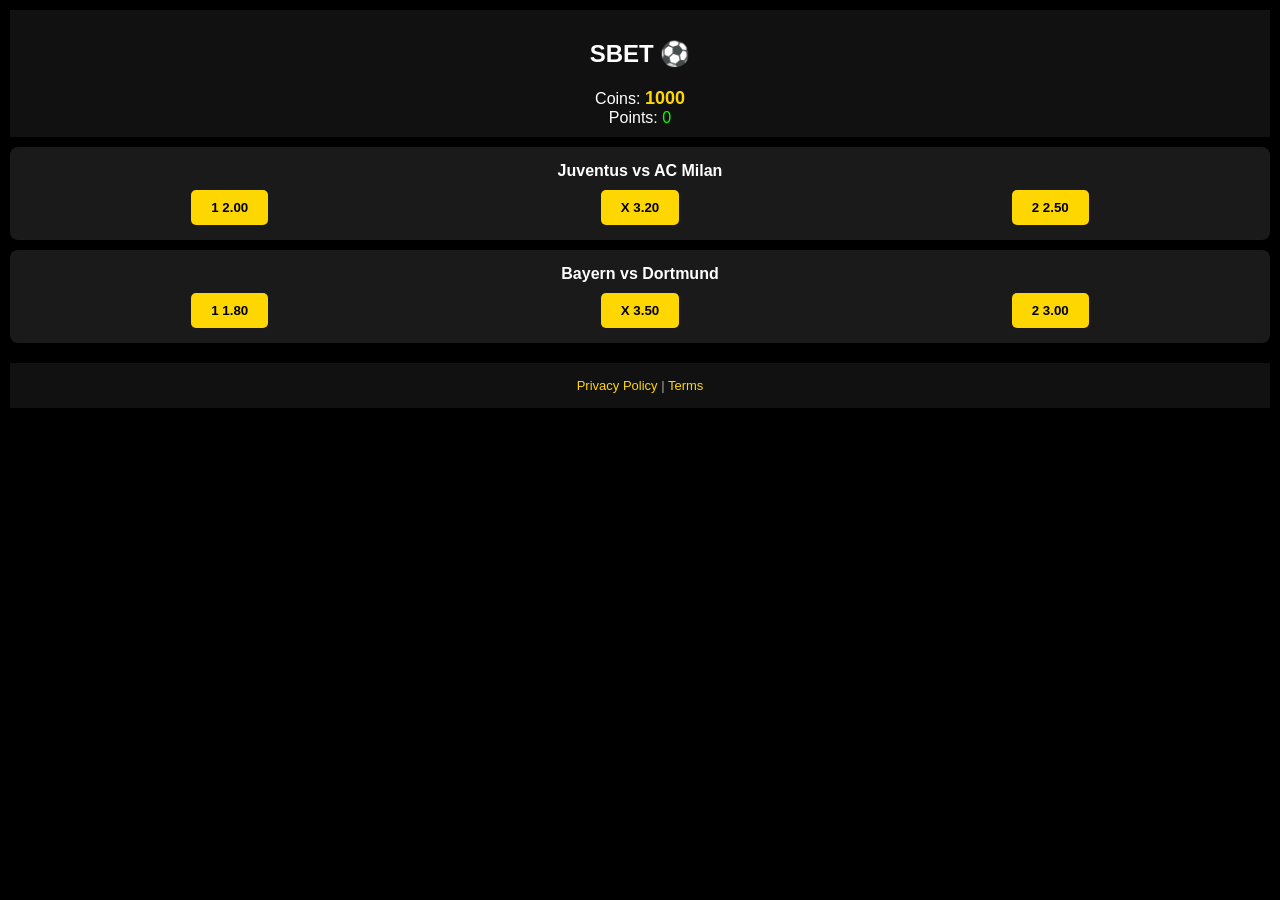
==== index.html @ 5c9838d7 "Update index.html" ====
<!DOCTYPE html>
<html>
<head>
<title>SBET - Football Predictions</title>
<meta name="viewport" content="width=device-width, initial-scale=1.0">
<style>
body { background:#000; color:#fff; font-family:Arial; margin:0; padding:10px; }
.header { text-align:center; padding:10px; background:#111; }
.wallet { color:#FFD700; font-size:18px; font-weight:bold; }
.points { color:#00FF00; }
.match { background:#1a1a1a; margin:10px 0; padding:15px; border-radius:8px; }
.teams { font-size:16px; font-weight:bold; text-align:center; }
.buttons { display:flex; justify-content:space-around; margin-top:10px; }
.btn { background:#FFD700; color:#000; padding:10px 20px; border:none; border-radius:5px; font-weight:bold; cursor:pointer; }
.btn:hover { background:#FFA500; }
.footer { text-align:center; padding:15px; font-size:13px; background:#111; color:#aaa; margin-top:20px; }
.footer a { color:#FFD700; text-decoration:none; }
</style>
</head>
<body>

<div class="header">
  <h2>SBET ⚽</h2>
  <div>Coins: <span class="wallet" id="wallet">1000</span></div>
  <div>Points: <span class="points" id="points">0</span></div>
</div>

<div class="match">
  <div class="teams">Juventus vs AC Milan</div>
  <div class="buttons">
    <button class="btn" onclick="placePrediction('Juventus vs AC Milan', '1')">1 2.00</button>
    <button class="btn" onclick="placePrediction('Juventus vs AC Milan', 'X')">X 3.20</button>
    <button class="btn" onclick="placePrediction('Juventus vs AC Milan', '2')">2 2.50</button>
  </div>
</div>

<div class="match">
  <div class="teams">Bayern vs Dortmund</div>
  <div class="buttons">
    <button class="btn" onclick="placePrediction('Bayern vs Dortmund', '1')">1 1.80</button>
    <button class="btn" onclick="placePrediction('Bayern vs Dortmund', 'X')">X 3.50</button>
    <button class="btn" onclick="placePrediction('Bayern vs Dortmund', '2')">2 3.00</button>
  </div>
</div>

<div class="footer">
<a href="privacy.html">Privacy Policy</a> | <a href="terms.html">Terms</a>
</div>

<script>
let wallet = 1000;
let points = 0;

function updateWallet() {
  document.getElementById('wallet').innerText = wallet;
  document.getElementById('points').innerText = points;
}

function placePrediction(match, choice) {
  let betAmount = prompt("How many coins do you want to bet on " + match + "?\n\nYour coins: " + wallet, "100");
  
  betAmount = parseInt(betAmount);
  
  if(isNaN(betAmount) || betAmount <= 0) {
    alert("Enter a valid coin amount!");
    return;
  }
  
  if(betAmount > wallet) {
    alert("Not enough coins! You have: " + wallet);
    return;
  }
  
  wallet -= betAmount;
  points += Math.floor(betAmount / 10); // 10 points for every 100 coins
  
  alert("Prediction Placed! -" + betAmount + " Coins\n+" + Math.floor(betAmount / 10) + " Points");
  updateWallet();
}

updateWallet();
</script>

</body>
</html>
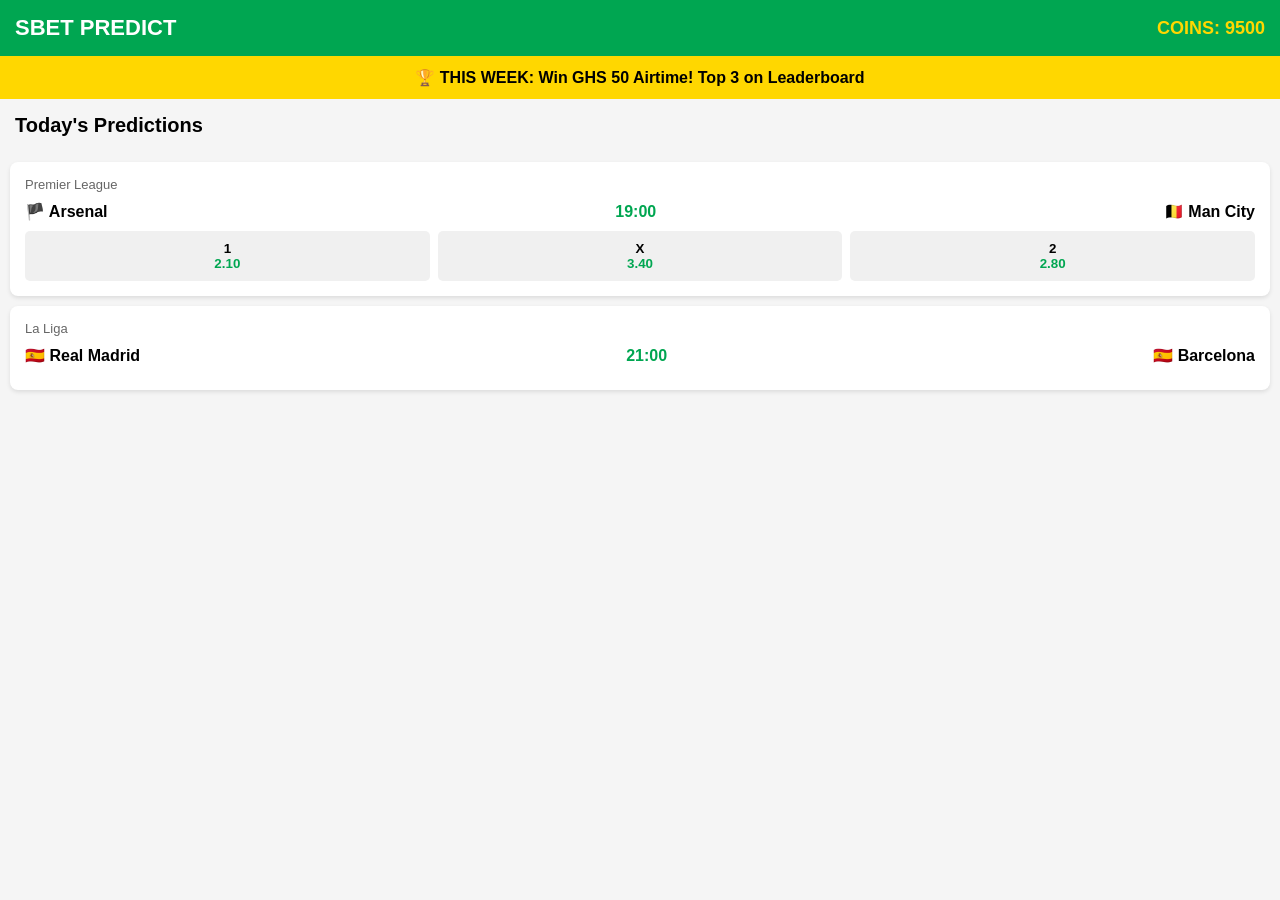
==== commit d39ac47a: "Update index.html" ====
--- a/index.html
+++ b/index.html
@@ -1,85 +1,60 @@
 <!DOCTYPE html>
 <html>
 <head>
-<title>SBET - Football Predictions</title>
+<title>SBET PREDICT</title>
 <meta name="viewport" content="width=device-width, initial-scale=1.0">
 <style>
-body { background:#000; color:#fff; font-family:Arial; margin:0; padding:10px; }
-.header { text-align:center; padding:10px; background:#111; }
-.wallet { color:#FFD700; font-size:18px; font-weight:bold; }
-.points { color:#00FF00; }
-.match { background:#1a1a1a; margin:10px 0; padding:15px; border-radius:8px; }
-.teams { font-size:16px; font-weight:bold; text-align:center; }
-.buttons { display:flex; justify-content:space-around; margin-top:10px; }
-.btn { background:#FFD700; color:#000; padding:10px 20px; border:none; border-radius:5px; font-weight:bold; cursor:pointer; }
-.btn:hover { background:#FFA500; }
-.footer { text-align:center; padding:15px; font-size:13px; background:#111; color:#aaa; margin-top:20px; }
-.footer a { color:#FFD700; text-decoration:none; }
+body { background:#f5f5f5; color:#000; font-family:Arial; margin:0; padding:0; }
+.header { background:#00a651; color:#fff; padding:15px; display:flex; justify-content:space-between; align-items:center; }
+.header h1 { margin:0; font-size:22px; }
+.coins { color:#FFD700; font-weight:bold; font-size:18px; }
+.banner { background:#FFD700; color:#000; text-align:center; padding:12px; font-weight:bold; }
+.title { padding:15px; font-size:20px; font-weight:bold; }
+.match { background:#fff; margin:10px; padding:15px; border-radius:8px; box-shadow:0 2px 4px rgba(0,0,0,0.1); }
+.league { font-size:13px; color:#666; }
+.teams { display:flex; justify-content:space-between; align-items:center; margin:10px 0; font-weight:bold; }
+.time { color:#00a651; }
+.buttons { display:flex; gap:8px; }
+.btn { flex:1; background:#f0f0f0; border:none; padding:10px; border-radius:5px; text-align:center; cursor:pointer; }
+.btn b { display:block; color:#000; }
+.btn span { color:#00a651; font-weight:bold; }
+.footer { position:fixed; bottom:0; width:100%; background:#fff; display:flex; justify-content:space-around; padding:10px 0; border-top:1px solid #ddd; }
+.footer div { text-align:center; font-size:12px; }
+.footer-links { text-align:center; padding:80px 10px 10px; font-size:13px; }
+.footer-links a { color:#00a651; text-decoration:none; }
 </style>
 </head>
 <body>
 
 <div class="header">
-  <h2>SBET ⚽</h2>
-  <div>Coins: <span class="wallet" id="wallet">1000</span></div>
-  <div>Points: <span class="points" id="points">0</span></div>
+  <h1>SBET PREDICT</h1>
+  <div class="coins">COINS: <span id="wallet">9500</span></div>
 </div>
 
+<div class="banner">
+🏆 THIS WEEK: Win GHS 50 Airtime! Top 3 on Leaderboard
+</div>
+
+<div class="title">Today's Predictions</div>
+
 <div class="match">
-  <div class="teams">Juventus vs AC Milan</div>
+  <div class="league">Premier League</div>
+  <div class="teams">
+    <span>🏴 Arsenal</span>
+    <span class="time">19:00</span>
+    <span>🇧🇪 Man City</span>
+  </div>
   <div class="buttons">
-    <button class="btn" onclick="placePrediction('Juventus vs AC Milan', '1')">1 2.00</button>
-    <button class="btn" onclick="placePrediction('Juventus vs AC Milan', 'X')">X 3.20</button>
-    <button class="btn" onclick="placePrediction('Juventus vs AC Milan', '2')">2 2.50</button>
+    <button class="btn" onclick="placePrediction('Arsenal vs Man City','1')"><b>1</b><span>2.10</span></button>
+    <button class="btn" onclick="placePrediction('Arsenal vs Man City','X')"><b>X</b><span>3.40</span></button>
+    <button class="btn" onclick="placePrediction('Arsenal vs Man City','2')"><b>2</b><span>2.80</span></button>
   </div>
 </div>
 
 <div class="match">
-  <div class="teams">Bayern vs Dortmund</div>
-  <div class="buttons">
-    <button class="btn" onclick="placePrediction('Bayern vs Dortmund', '1')">1 1.80</button>
-    <button class="btn" onclick="placePrediction('Bayern vs Dortmund', 'X')">X 3.50</button>
-    <button class="btn" onclick="placePrediction('Bayern vs Dortmund', '2')">2 3.00</button>
-  </div>
-</div>
-
-<div class="footer">
-<a href="privacy.html">Privacy Policy</a> | <a href="terms.html">Terms</a>
-</div>
-
-<script>
-let wallet = 1000;
-let points = 0;
-
-function updateWallet() {
-  document.getElementById('wallet').innerText = wallet;
-  document.getElementById('points').innerText = points;
-}
-
-function placePrediction(match, choice) {
-  let betAmount = prompt("How many coins do you want to bet on " + match + "?\n\nYour coins: " + wallet, "100");
-  
-  betAmount = parseInt(betAmount);
-  
-  if(isNaN(betAmount) || betAmount <= 0) {
-    alert("Enter a valid coin amount!");
-    return;
-  }
-  
-  if(betAmount > wallet) {
-    alert("Not enough coins! You have: " + wallet);
-    return;
-  }
-  
-  wallet -= betAmount;
-  points += Math.floor(betAmount / 10); // 10 points for every 100 coins
-  
-  alert("Prediction Placed! -" + betAmount + " Coins\n+" + Math.floor(betAmount / 10) + " Points");
-  updateWallet();
-}
-
-updateWallet();
-</script>
-
-</body>
-</html>
+  <div class="league">La Liga</div>
+  <div class="teams">
+    <span>🇪🇸 Real Madrid</span>
+    <span class="time">21:00</span>
+    <span>🇪🇸 Barcelona</span>
+  </
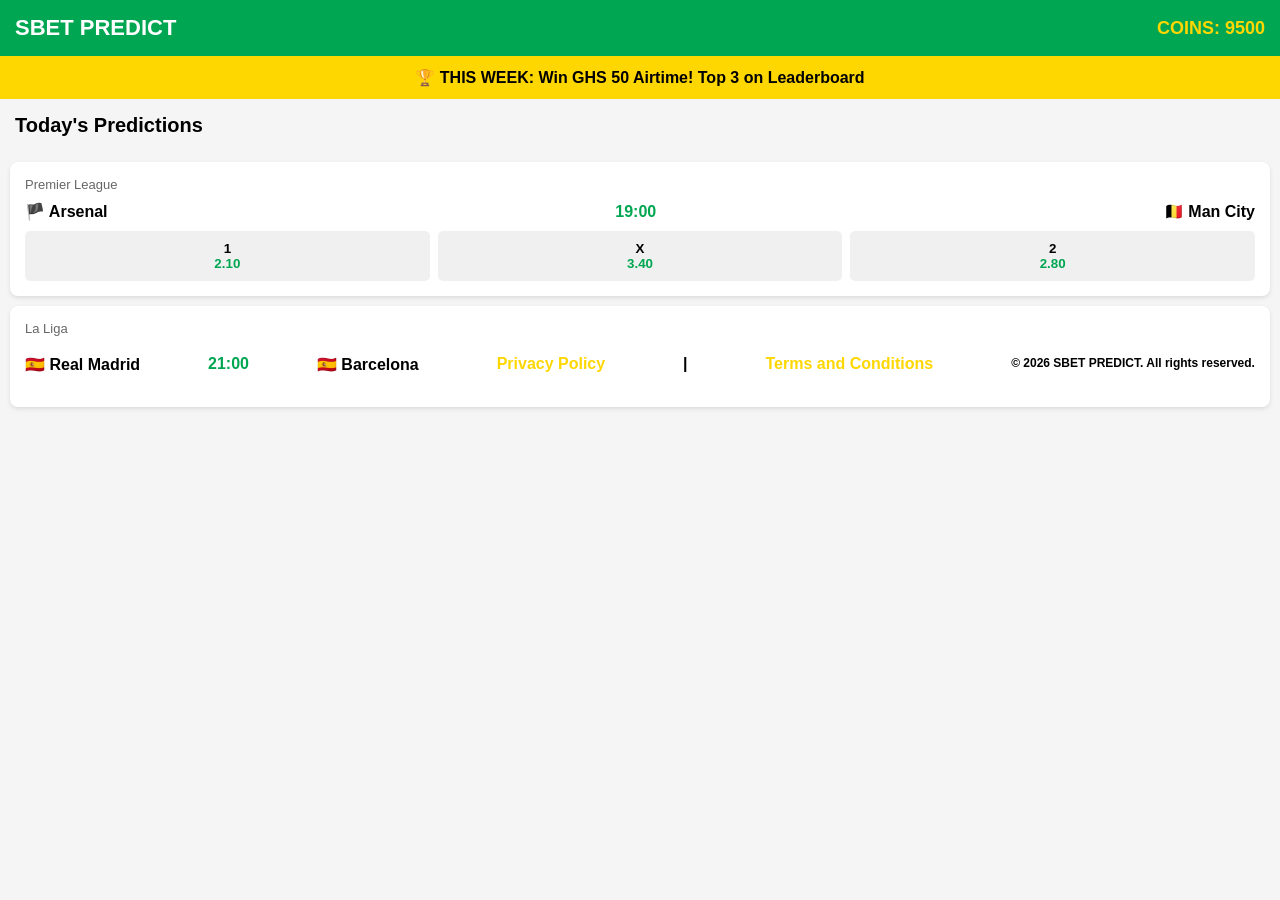
==== commit 1b69518a: "Update index.html" ====
--- a/index.html
+++ b/index.html
@@ -1,7 +1,8 @@
 <!DOCTYPE html>
 <html>
 <head>
-<title>SBET PREDICT</title>
+<script async src="https://pagead2.googlesyndication.com/pagead/js/adsbygoogle.js?client=ca-pub-1013888207505538"
+     crossorigin="anonymous"></script>
 <meta name="viewport" content="width=device-width, initial-scale=1.0">
 <style>
 body { background:#f5f5f5; color:#000; font-family:Arial; margin:0; padding:0; }
@@ -58,3 +59,14 @@
     <span class="time">21:00</span>
     <span>🇪🇸 Barcelona</span>
   </
+... your last div or content ...
+
+<footer style="text-align:center; padding:20px; background:#111; color:#fff; margin-top:20px;">
+  <a href="privacy.html" style="color:#FFD700; margin:0 10px; text-decoration:none;">Privacy Policy</a>
+  |
+  <a href="terms.html" style="color:#FFD700; margin:0 10px; text-decoration:none;">Terms and Conditions</a>
+  <p style="margin-top:10px; font-size:12px;">© 2026 SBET PREDICT. All rights reserved.</p>
+</footer>
+
+</body>
+</html>
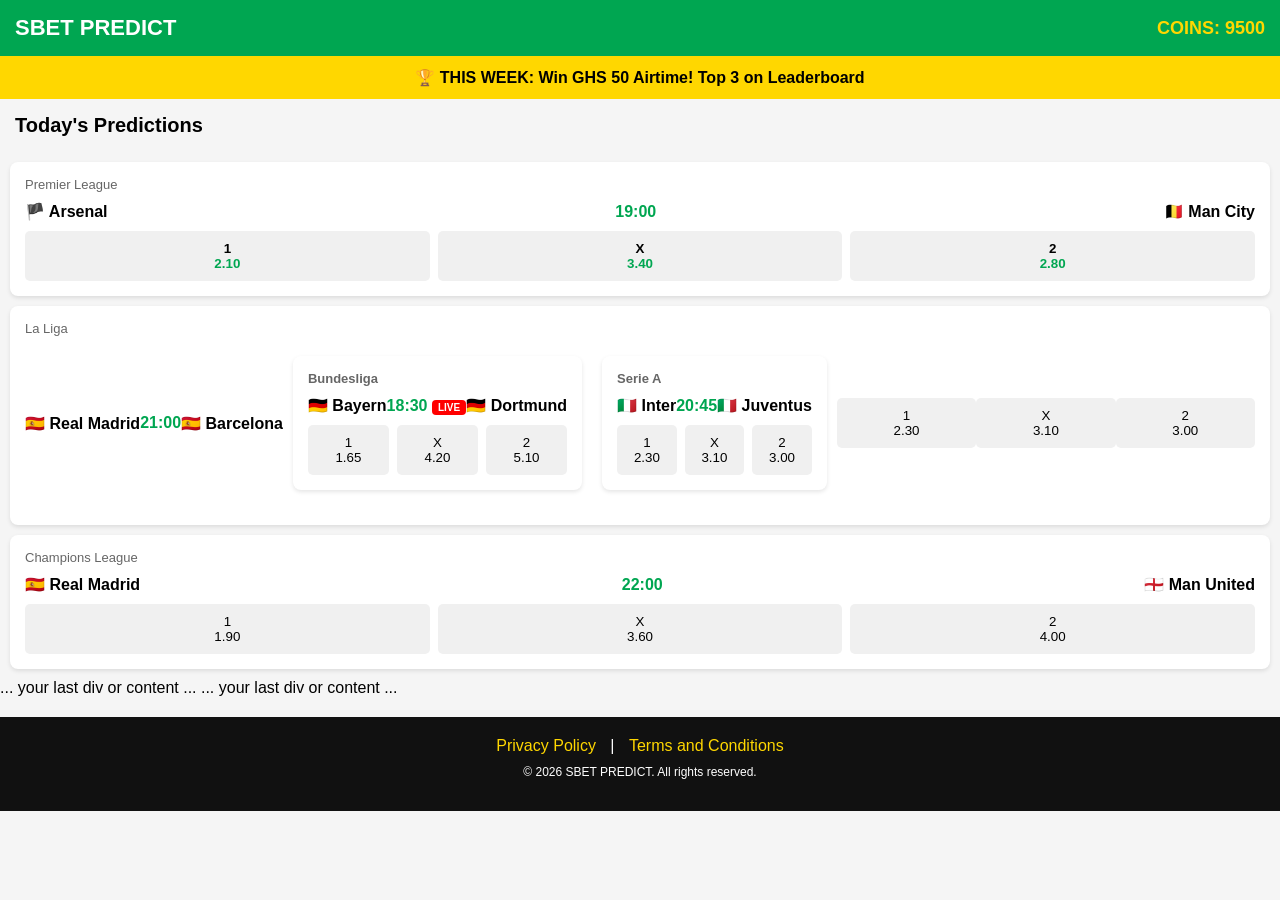
==== commit 045e0ffc: "Update index.html" ====
--- a/index.html
+++ b/index.html
@@ -58,7 +58,57 @@
     <span>🇪🇸 Real Madrid</span>
     <span class="time">21:00</span>
     <span>🇪🇸 Barcelona</span>
-  </
+  </</<!-- Bundesliga LIVE -->
+<div class="match">
+  <div class="league">Bundesliga</div>
+  <div class="teams">
+    <span>🇩🇪 Bayern</span>
+    <span class="time">18:30 <span style="background:red; color:#fff; padding:2px 6px; border-radius:4px; font-size:10px;">LIVE</span></span>
+    <span>🇩🇪 Dortmund</span>
+  </div>
+  <div class="buttons">
+    <button class="btn" onclick="placePrediction('Bayern vs Dortmund', '1')">1<br>1.65</button>
+    <button class="btn" onclick="placePrediction('Bayern vs Dortmund', 'X')">X<br>4.20</button>
+    <button class="btn" onclick="placePrediction('Bayern vs Dortmund', '2')">2<br>5.10</button>
+  </div>
+</div>
+
+<!-- Serie A -->
+<div class="match">
+  <div class="league">Serie A</div>
+  <div class="teams">
+    <span>🇮🇹 Inter</span>
+    <span class="time">20:45</span>
+    <span>🇮🇹 Juventus</span>
+  </div>
+  <div class="buttons">
+    <button class="btn" onclick="placePrediction('Inter vs Juventus', '1')">1<br>2.30</button>
+    <button class="btn" onclick="placePrediction('Inter vs Juventus', 'X')">X<br>3.10</button>
+    <button class="btn" onclick="placePrediction('Inter vs Juventus', '2')">2<br>3.00</button>
+  </div>
+</div>
+    <button class="btn" onclick="placePrediction('Inter vs Juventus', '1')">1<br>2.30</button>
+    <button class="btn" onclick="placePrediction('Inter vs Juventus', 'X')">X<br>3.10</button>
+    <button class="btn" onclick="placePrediction('Inter vs Juventus', '2')">2<br>3.00</button>
+  </div>
+</div>
+
+<!-- Champions League -->
+<div class="match">
+  <div class="league">Champions League</div>
+  <div class="teams">
+    <span>🇪🇸 Real Madrid</span>
+    <span class="time">22:00</span>
+    <span>🏴󠁧󠁢󠁥󠁮󠁧󠁿 Man United</span>
+  </div>
+  <div class="buttons">
+    <button class="btn" onclick="placePrediction('Real Madrid vs Man United', '1')">1<br>1.90</button>
+    <button class="btn" onclick="placePrediction('Real Madrid vs Man United', 'X')">X<br>3.60</button>
+    <button class="btn" onclick="placePrediction('Real Madrid vs Man United', '2')">2<br>4.00</button>
+  </div>
+</div>
+
+... your last div or content ...
 ... your last div or content ...
 
 <footer style="text-align:center; padding:20px; background:#111; color:#fff; margin-top:20px;">
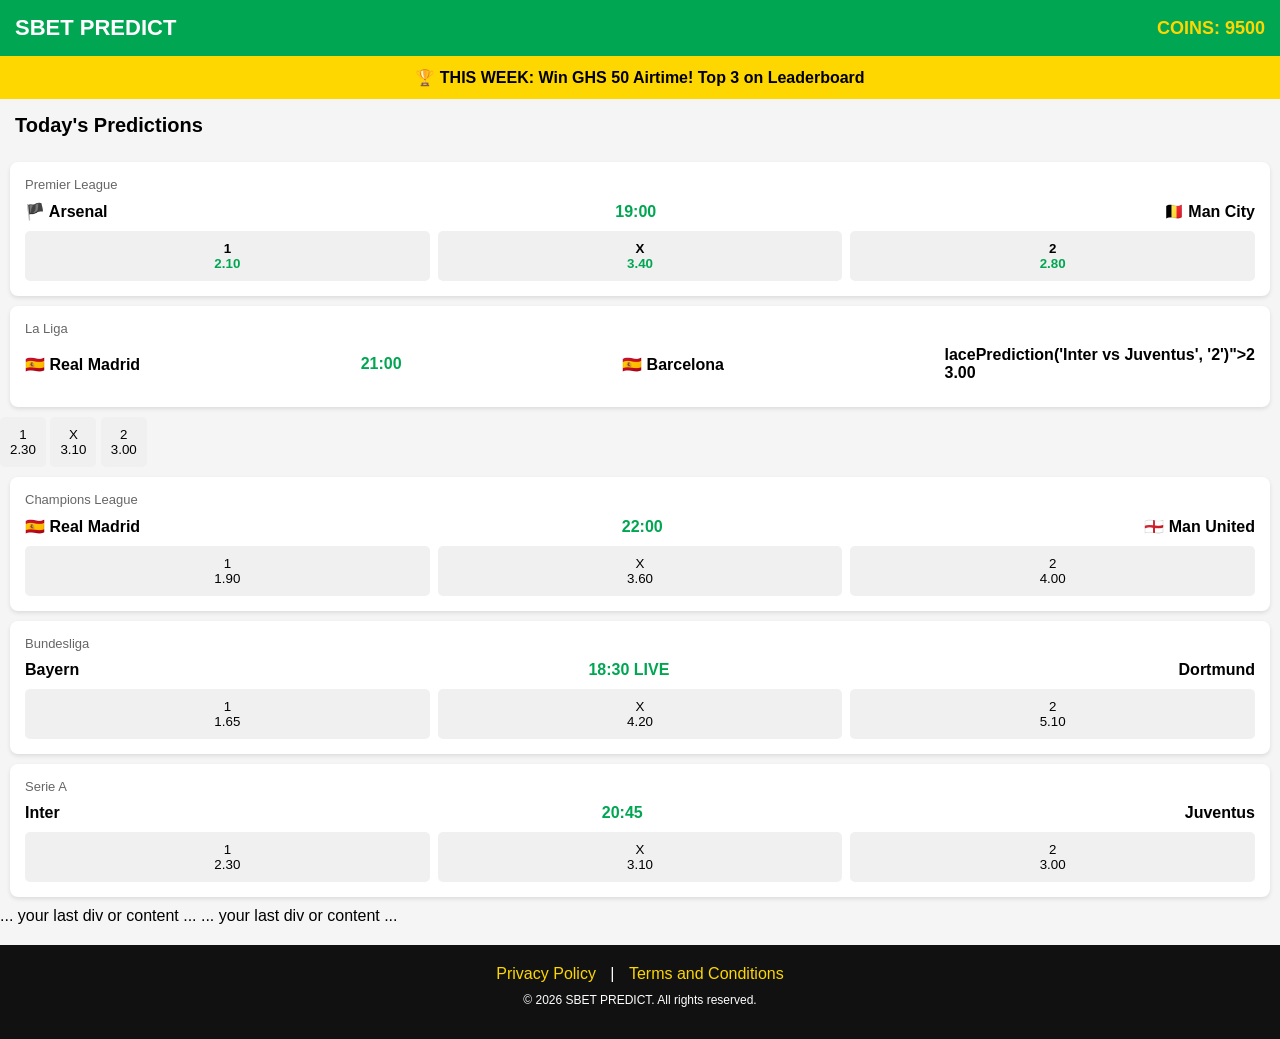
==== commit 5cff7344: "Update index.html" ====
--- a/index.html
+++ b/index.html
@@ -57,34 +57,7 @@
   <div class="teams">
     <span>🇪🇸 Real Madrid</span>
     <span class="time">21:00</span>
-    <span>🇪🇸 Barcelona</span>
-  </</<!-- Bundesliga LIVE -->
-<div class="match">
-  <div class="league">Bundesliga</div>
-  <div class="teams">
-    <span>🇩🇪 Bayern</span>
-    <span class="time">18:30 <span style="background:red; color:#fff; padding:2px 6px; border-radius:4px; font-size:10px;">LIVE</span></span>
-    <span>🇩🇪 Dortmund</span>
-  </div>
-  <div class="buttons">
-    <button class="btn" onclick="placePrediction('Bayern vs Dortmund', '1')">1<br>1.65</button>
-    <button class="btn" onclick="placePrediction('Bayern vs Dortmund', 'X')">X<br>4.20</button>
-    <button class="btn" onclick="placePrediction('Bayern vs Dortmund', '2')">2<br>5.10</button>
-  </div>
-</div>
-
-<!-- Serie A -->
-<div class="match">
-  <div class="league">Serie A</div>
-  <div class="teams">
-    <span>🇮🇹 Inter</span>
-    <span class="time">20:45</span>
-    <span>🇮🇹 Juventus</span>
-  </div>
-  <div class="buttons">
-    <button class="btn" onclick="placePrediction('Inter vs Juventus', '1')">1<br>2.30</button>
-    <button class="btn" onclick="placePrediction('Inter vs Juventus', 'X')">X<br>3.10</button>
-    <button class="btn" onclick="placePrediction('Inter vs Juventus', '2')">2<br>3.00</button>
+    <span>🇪🇸 Barcelona</span>lacePrediction('Inter vs Juventus', '2')">2<br>3.00</button>
   </div>
 </div>
     <button class="btn" onclick="placePrediction('Inter vs Juventus', '1')">1<br>2.30</button>
@@ -106,6 +79,34 @@
     <button class="btn" onclick="placePrediction('Real Madrid vs Man United', 'X')">X<br>3.60</button>
     <button class="btn" onclick="placePrediction('Real Madrid vs Man United', '2')">2<br>4.00</button>
   </div>
+</div><!-- Bundesliga LIVE -->
+<div class="match">
+  <div class="league">Bundesliga</div>
+  <div class="teams">
+    <span>Bayern</span>
+    <span class="time">18:30 LIVE</span>
+    <span>Dortmund</span>
+  </div>
+  <div class="buttons">
+    <button class="btn" onclick="placePrediction('Bayern vs Dortmund', '1')">1<br>1.65</button>
+    <button class="btn" onclick="placePrediction('Bayern vs Dortmund', 'X')">X<br>4.20</button>
+    <button class="btn" onclick="placePrediction('Bayern vs Dortmund', '2')">2<br>5.10</button>
+  </div>
+</div>
+
+<!-- Serie A -->
+<div class="match">
+  <div class="league">Serie A</div>
+  <div class="teams">
+    <span>Inter</span>
+    <span class="time">20:45</span>
+    <span>Juventus</span>
+  </div>
+  <div class="buttons">
+    <button class="btn" onclick="placePrediction('Inter vs Juventus', '1')">1<br>2.30</button>
+    <button class="btn" onclick="placePrediction('Inter vs Juventus', 'X')">X<br>3.10</button>
+    <button class="btn" onclick="placePrediction('Inter vs Juventus', '2')">2<br>3.00</button>
+  </div>
 </div>
 
 ... your last div or content ...
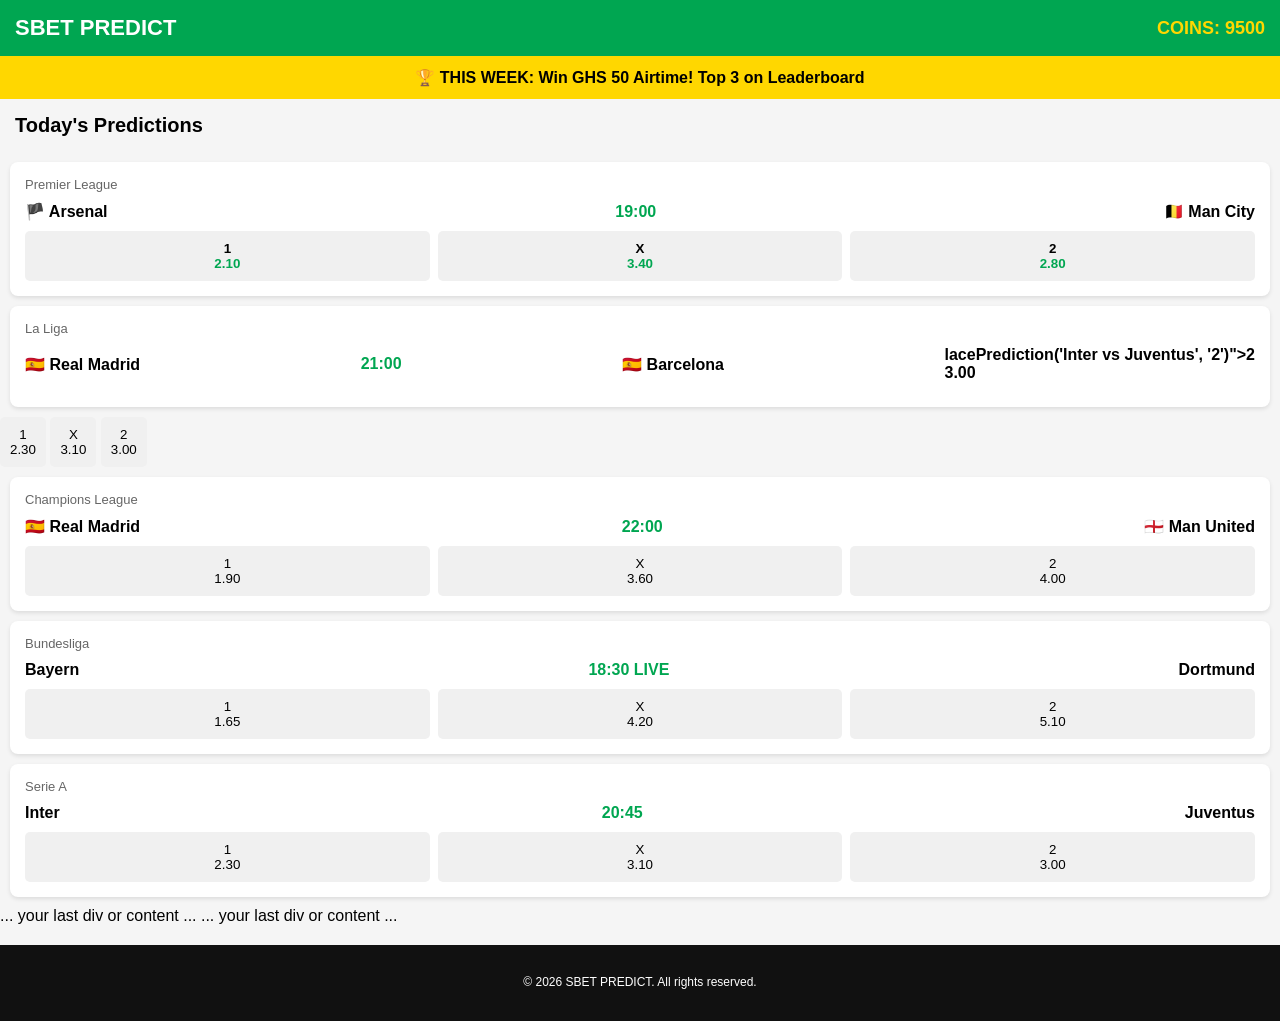
==== commit 1b7b4c15: "Update index.html" ====
--- a/index.html
+++ b/index.html
@@ -113,9 +113,7 @@
 ... your last div or content ...
 
 <footer style="text-align:center; padding:20px; background:#111; color:#fff; margin-top:20px;">
-  <a href="privacy.html" style="color:#FFD700; margin:0 10px; text-decoration:none;">Privacy Policy</a>
-  |
-  <a href="terms.html" style="color:#FFD700; margin:0 10px; text-decoration:none;">Terms and Conditions</a>
+  
   <p style="margin-top:10px; font-size:12px;">© 2026 SBET PREDICT. All rights reserved.</p>
 </footer>
 
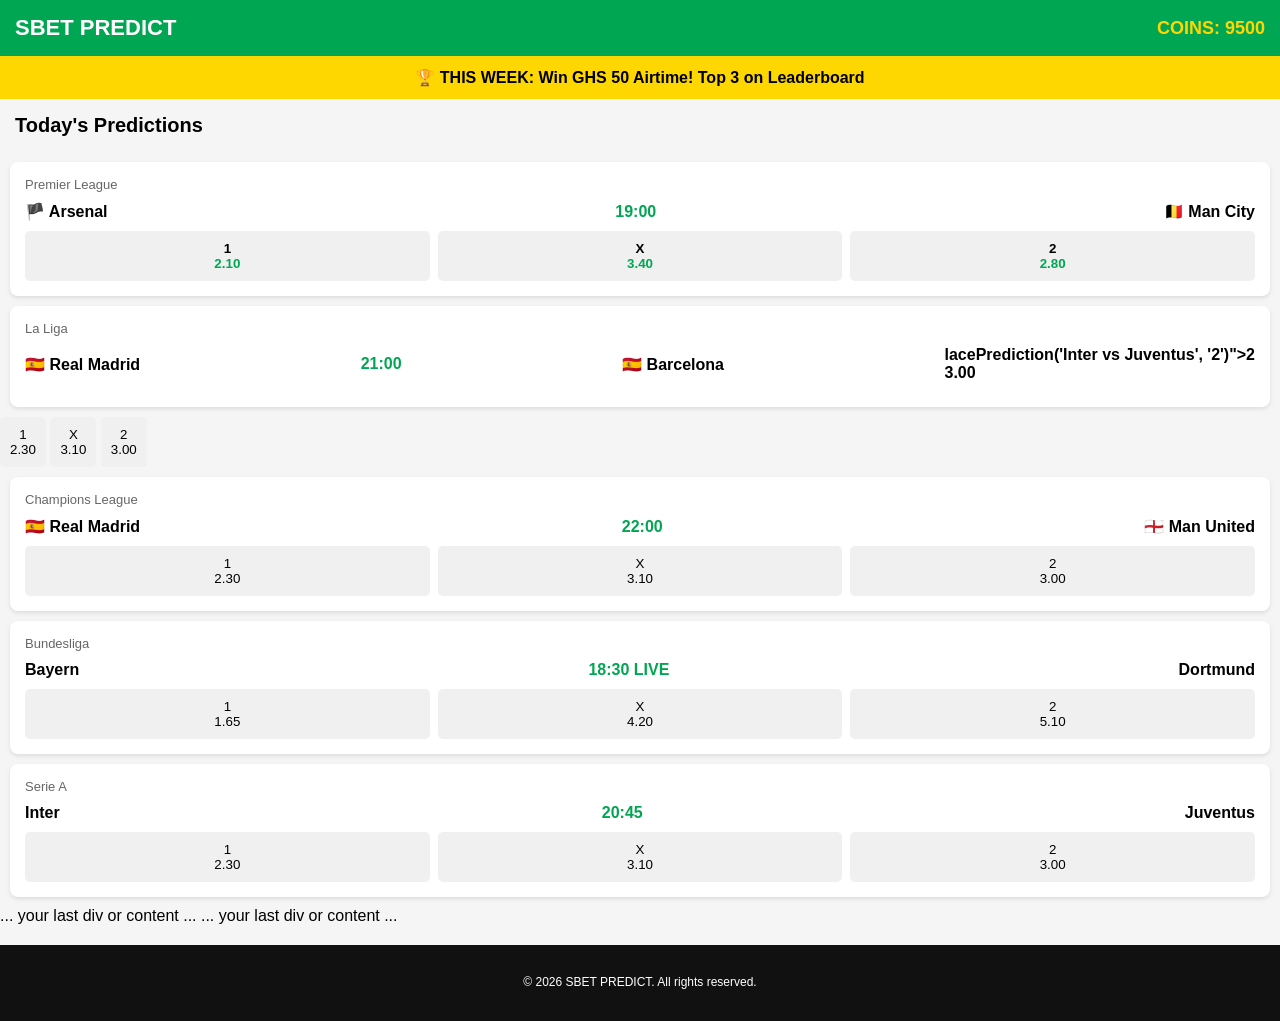
==== commit fcf8f853: "Update index.html" ====
--- a/index.html
+++ b/index.html
@@ -75,9 +75,9 @@
     <span>🏴󠁧󠁢󠁥󠁮󠁧󠁿 Man United</span>
   </div>
   <div class="buttons">
-    <button class="btn" onclick="placePrediction('Real Madrid vs Man United', '1')">1<br>1.90</button>
-    <button class="btn" onclick="placePrediction('Real Madrid vs Man United', 'X')">X<br>3.60</button>
-    <button class="btn" onclick="placePrediction('Real Madrid vs Man United', '2')">2<br>4.00</button>
+    <button class="btn" onclick="placePrediction('Real Madrid vs Barcelona', '1')">1<br>2.30</button>
+<button class="btn" onclick="placePrediction('Real Madrid vs Barcelona', 'X')">X<br>3.10</button>
+<button class="btn" onclick="placePrediction('Real Madrid vs Barcelona', '2')">2<br>3.00</button>
   </div>
 </div><!-- Bundesliga LIVE -->
 <div class="match">
